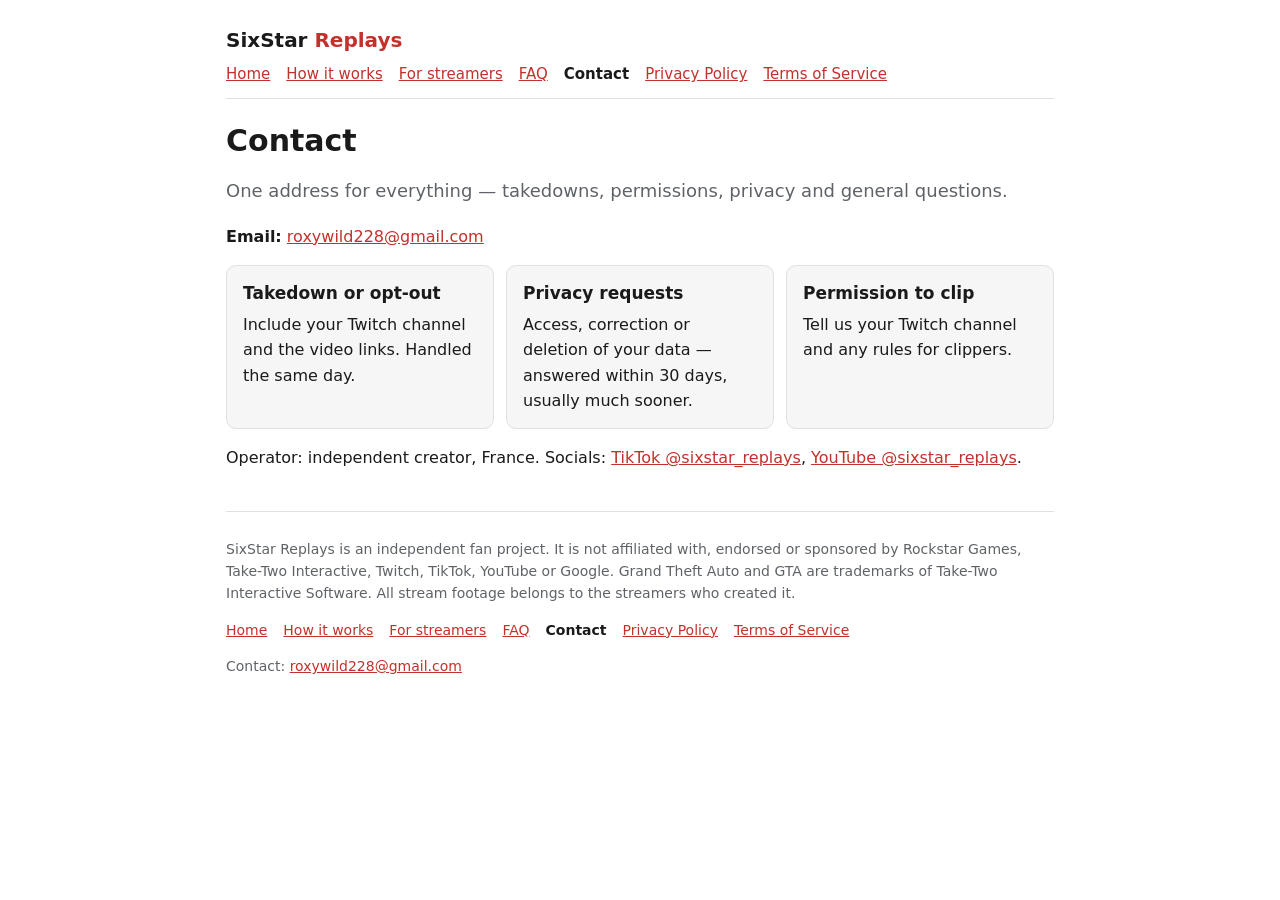
==== contact.html @ 302168ce "Full website for TikTok app review: SixStar Replays pages, complete Privacy Policy and Terms TikTok " ====
<!doctype html>
<html lang="en">
<head>
<meta charset="utf-8">
<meta name="viewport" content="width=device-width, initial-scale=1">
<title>Contact — SixStar Replays</title>
<meta name="description" content="Contact SixStar Replays for takedowns, permissions and privacy requests.">
<link rel="stylesheet" href="style.css">
</head>
<body>
<main>
<header>
  <a class="home" href="./">SixStar <span>Replays</span></a>
  <nav><a href="index.html">Home</a><a href="how-it-works.html">How it works</a><a href="streamers.html">For streamers</a><a href="faq.html">FAQ</a><a href="contact.html" aria-current="page">Contact</a><a href="privacy.html">Privacy Policy</a><a href="terms.html">Terms of Service</a></nav>
</header>
<h1>Contact</h1>
<p class="lead">One address for everything — takedowns, permissions, privacy and general questions.</p>
<p><strong>Email:</strong> <a href="mailto:roxywild228@gmail.com">roxywild228@gmail.com</a></p>
<div class="cards">
  <div class="card"><h3>Takedown or opt-out</h3><p>Include your Twitch channel and the video links. Handled the
    same day.</p></div>
  <div class="card"><h3>Privacy requests</h3><p>Access, correction or deletion of your data — answered within 30
    days, usually much sooner.</p></div>
  <div class="card"><h3>Permission to clip</h3><p>Tell us your Twitch channel and any rules for clippers.</p></div>
</div>
<p>Operator: independent creator, France. Socials: <a href="https://www.tiktok.com/@sixstar_replays">TikTok @sixstar_replays</a>,
<a href="https://www.youtube.com/@sixstar_replays">YouTube @sixstar_replays</a>.</p>
<footer>
  <p>SixStar Replays is an independent fan project. It is not affiliated with, endorsed or sponsored by Rockstar Games,
  Take-Two Interactive, Twitch, TikTok, YouTube or Google. Grand Theft Auto and GTA are trademarks of Take-Two
  Interactive Software. All stream footage belongs to the streamers who created it.</p>
  <nav><a href="index.html">Home</a><a href="how-it-works.html">How it works</a><a href="streamers.html">For streamers</a><a href="faq.html">FAQ</a><a href="contact.html" aria-current="page">Contact</a><a href="privacy.html">Privacy Policy</a><a href="terms.html">Terms of Service</a></nav>
  <p>Contact: <a href="mailto:roxywild228@gmail.com">roxywild228@gmail.com</a></p>
</footer>
</main>
</body>
</html>
---- style.css ----
:root { --bg: #ffffff; --panel: #f6f6f7; --text: #1a1a1a; --muted: #5f6368; --accent: #c4302b; --line: #e0e0e0; }
@media (prefers-color-scheme: dark) { :root { --bg: #121212; --panel: #1c1c1e; --text: #ececec; --muted: #a0a0a0; --accent: #ff4e45; --line: #333; } }
* { box-sizing: border-box; }
body { margin: 0; background: var(--bg); color: var(--text); font: 16px/1.6 system-ui, -apple-system, "Segoe UI", Roboto, sans-serif; }
main { max-width: 860px; margin: 0 auto; padding: 24px 16px 48px; }
header { border-bottom: 1px solid var(--line); padding-bottom: 12px; margin-bottom: 24px; }
header a.home { font-weight: 700; font-size: 20px; color: var(--text); text-decoration: none; }
header a.home span { color: var(--accent); }
nav { margin-top: 6px; font-size: 15px; display: flex; flex-wrap: wrap; gap: 4px 16px; }
nav a[aria-current] { color: var(--text); font-weight: 600; text-decoration: none; }
a { color: var(--accent); }
h1 { font-size: 30px; line-height: 1.2; margin: 8px 0 12px; }
h2 { font-size: 21px; margin-top: 32px; }
h3 { font-size: 17px; margin: 20px 0 4px; }
.lead { font-size: 18px; color: var(--muted); }
.cards { display: grid; grid-template-columns: repeat(auto-fit, minmax(min(100%, 240px), 1fr)); gap: 12px; margin: 16px 0; }
.card { background: var(--panel); border: 1px solid var(--line); border-radius: 10px; padding: 14px 16px; }
.card h3 { margin-top: 0; }
.card p { margin: 0; }
ol.steps { padding-left: 22px; }
ol.steps li { margin-bottom: 10px; }
.cta { display: flex; flex-wrap: wrap; gap: 10px; margin: 16px 0; }
.btn { display: inline-block; padding: 9px 16px; border-radius: 8px; border: 1px solid var(--accent); text-decoration: none; font-weight: 600; }
.btn.primary { background: var(--accent); color: #fff; }
.note { border-left: 3px solid var(--accent); background: var(--panel); padding: 10px 14px; border-radius: 0 8px 8px 0; }
table { border-collapse: collapse; width: 100%; margin: 12px 0; font-size: 15px; }
th, td { border: 1px solid var(--line); padding: 8px 10px; text-align: left; vertical-align: top; }
th { background: var(--panel); }
.table-wrap { overflow-x: auto; }
dt { font-weight: 600; margin-top: 14px; }
dd { margin: 2px 0 0; }
footer { border-top: 1px solid var(--line); margin-top: 40px; padding-top: 12px; color: var(--muted); font-size: 14px; }
footer nav { margin-top: 0; font-size: 14px; }
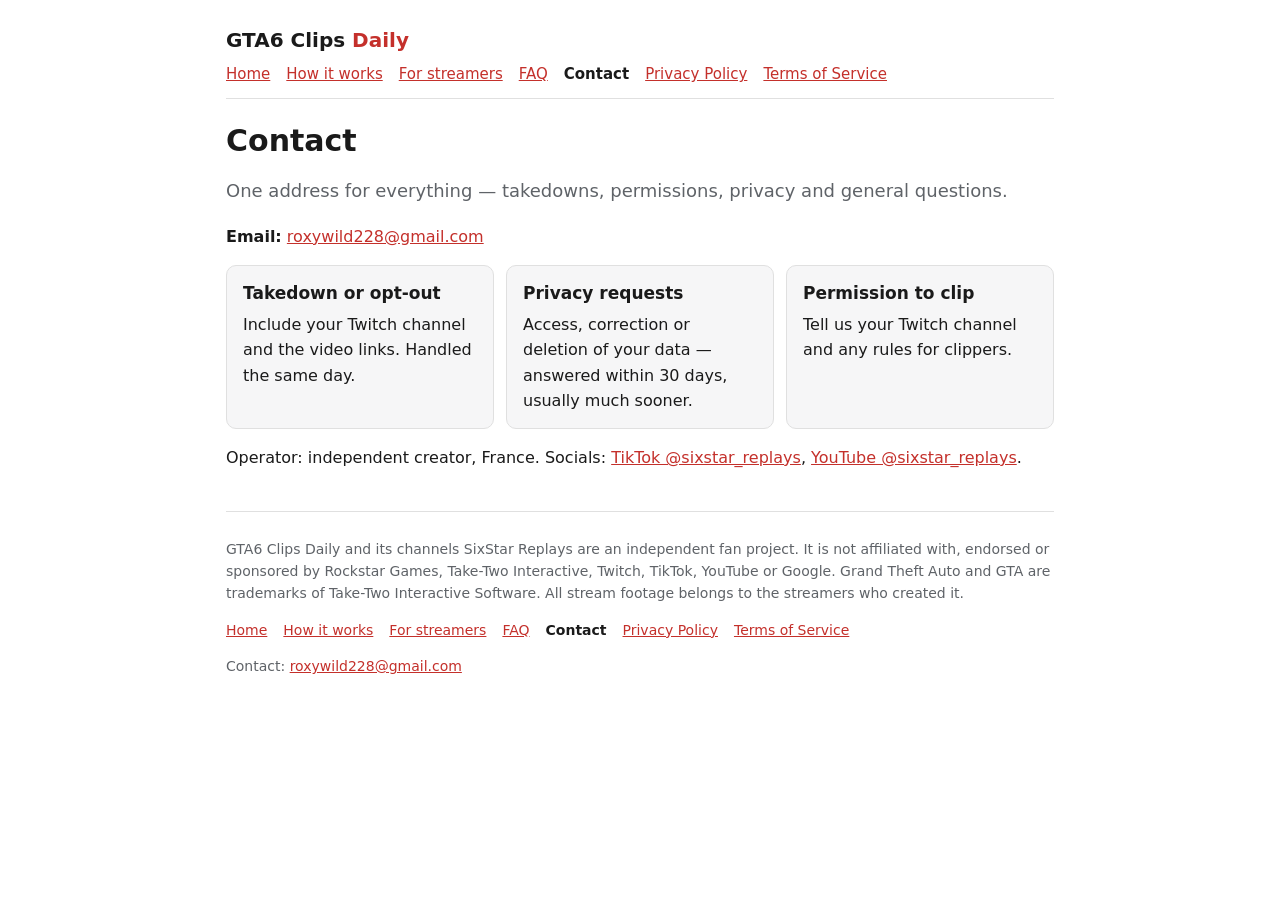
==== commit 5efd22e1: "Use the TikTok app name GTA6 Clips Daily across the site Co-Authored-By: Claude Opus 5.5 <noreply@an" ====
--- a/contact.html
+++ b/contact.html
@@ -3,14 +3,14 @@
 <head>
 <meta charset="utf-8">
 <meta name="viewport" content="width=device-width, initial-scale=1">
-<title>Contact — SixStar Replays</title>
+<title>Contact — GTA6 Clips Daily</title>
 <meta name="description" content="Contact SixStar Replays for takedowns, permissions and privacy requests.">
 <link rel="stylesheet" href="style.css">
 </head>
 <body>
 <main>
 <header>
-  <a class="home" href="./">SixStar <span>Replays</span></a>
+  <a class="home" href="./">GTA6 Clips <span>Daily</span></a>
   <nav><a href="index.html">Home</a><a href="how-it-works.html">How it works</a><a href="streamers.html">For streamers</a><a href="faq.html">FAQ</a><a href="contact.html" aria-current="page">Contact</a><a href="privacy.html">Privacy Policy</a><a href="terms.html">Terms of Service</a></nav>
 </header>
 <h1>Contact</h1>
@@ -26,7 +26,7 @@
 <p>Operator: independent creator, France. Socials: <a href="https://www.tiktok.com/@sixstar_replays">TikTok @sixstar_replays</a>,
 <a href="https://www.youtube.com/@sixstar_replays">YouTube @sixstar_replays</a>.</p>
 <footer>
-  <p>SixStar Replays is an independent fan project. It is not affiliated with, endorsed or sponsored by Rockstar Games,
+  <p>GTA6 Clips Daily and its channels SixStar Replays are an independent fan project. It is not affiliated with, endorsed or sponsored by Rockstar Games,
   Take-Two Interactive, Twitch, TikTok, YouTube or Google. Grand Theft Auto and GTA are trademarks of Take-Two
   Interactive Software. All stream footage belongs to the streamers who created it.</p>
   <nav><a href="index.html">Home</a><a href="how-it-works.html">How it works</a><a href="streamers.html">For streamers</a><a href="faq.html">FAQ</a><a href="contact.html" aria-current="page">Contact</a><a href="privacy.html">Privacy Policy</a><a href="terms.html">Terms of Service</a></nav>
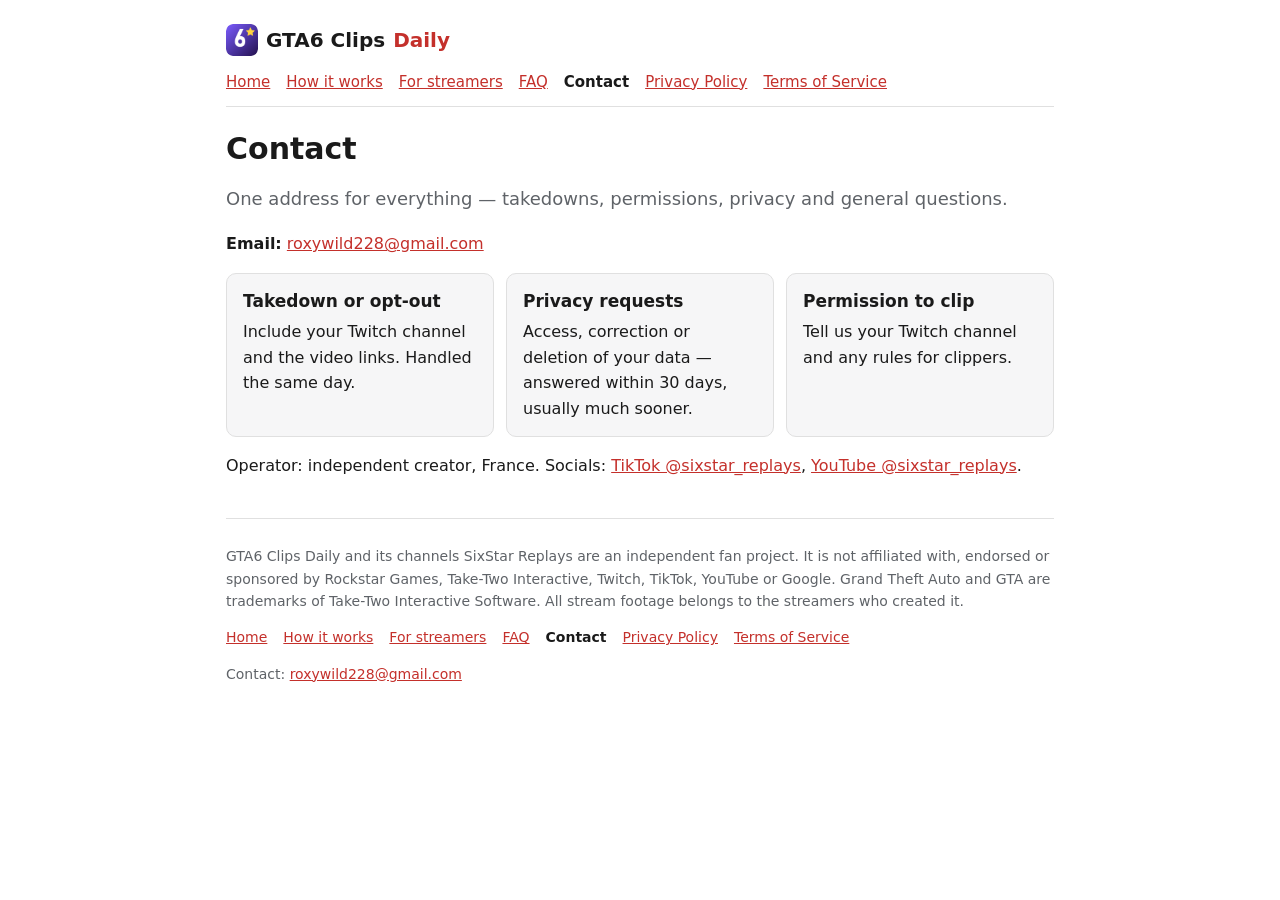
==== commit 428d8f3a: "App icon as logo and favicon, latest clips on the home page, note on YouTube embeds in privacy Co-Au" ====
--- a/contact.html
+++ b/contact.html
@@ -5,12 +5,16 @@
 <meta name="viewport" content="width=device-width, initial-scale=1">
 <title>Contact — GTA6 Clips Daily</title>
 <meta name="description" content="Contact SixStar Replays for takedowns, permissions and privacy requests.">
+<link rel="icon" type="image/png" sizes="32x32" href="assets/icon-32.png">
+<link rel="icon" type="image/png" sizes="512x512" href="assets/icon-512.png">
+<link rel="apple-touch-icon" href="assets/icon-180.png">
+<meta property="og:image" content="https://yggg582.github.io/gta6-autoclipper-site/assets/icon-512.png">
 <link rel="stylesheet" href="style.css">
 </head>
 <body>
 <main>
 <header>
-  <a class="home" href="./">GTA6 Clips <span>Daily</span></a>
+  <a class="home" href="./"><img src="assets/icon-180.png" alt="" width="32" height="32"> GTA6 Clips <span>Daily</span></a>
   <nav><a href="index.html">Home</a><a href="how-it-works.html">How it works</a><a href="streamers.html">For streamers</a><a href="faq.html">FAQ</a><a href="contact.html" aria-current="page">Contact</a><a href="privacy.html">Privacy Policy</a><a href="terms.html">Terms of Service</a></nav>
 </header>
 <h1>Contact</h1>
--- a/style.css
+++ b/style.css
@@ -31,3 +31,9 @@
 dd { margin: 2px 0 0; }
 footer { border-top: 1px solid var(--line); margin-top: 40px; padding-top: 12px; color: var(--muted); font-size: 14px; }
 footer nav { margin-top: 0; font-size: 14px; }
+header a.home { display: inline-flex; align-items: center; gap: 8px; }
+header a.home img { border-radius: 7px; }
+.clips { display: grid; grid-template-columns: repeat(auto-fit, minmax(min(100%, 180px), 1fr)); gap: 12px; margin: 12px 0; }
+.clips figure { margin: 0; }
+.clips iframe { width: 100%; aspect-ratio: 9 / 16; border: 0; border-radius: 10px; background: var(--panel); }
+.clips figcaption { font-size: 14px; color: var(--muted); margin-top: 4px; }
